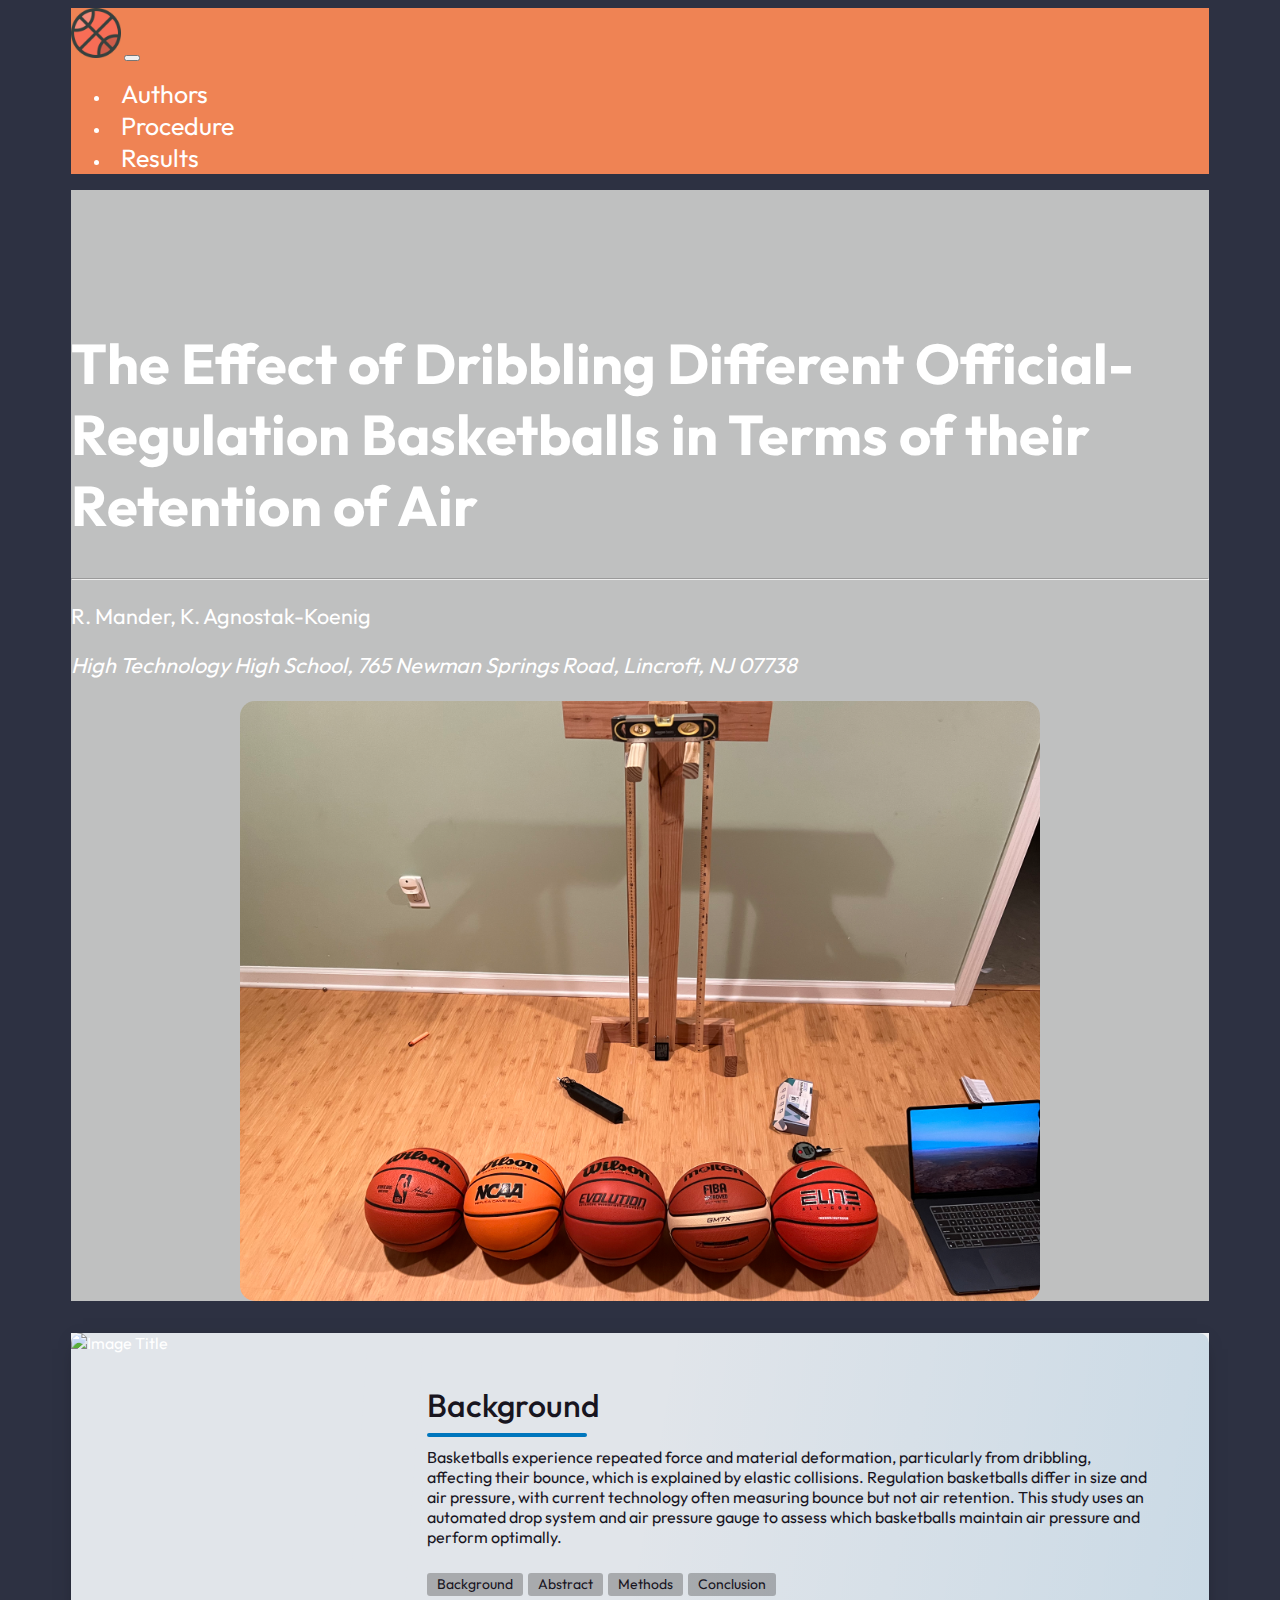
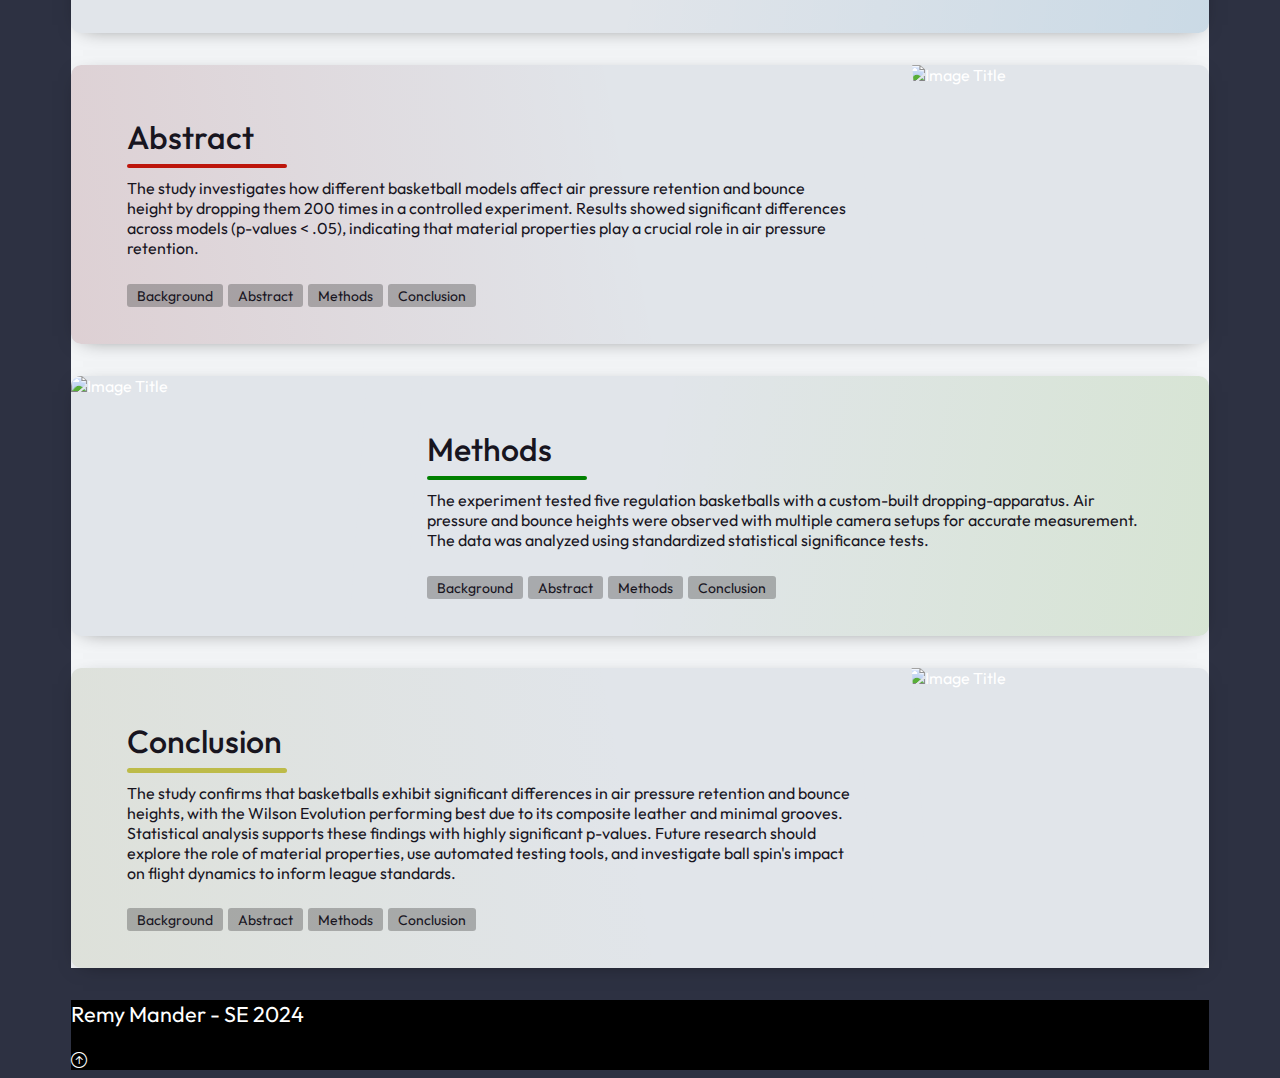
==== index.html @ 36ac199d "Changed the formatting of index.html." ====
<!DOCTYPE html>
<html lang="en">
  <head>
    <meta charset="UTF-8" />
    <meta name="viewport" content="width=device-width, initial-scale=1.0" />
    <title>Home</title>
    <link
      href="https://cdn.jsdelivr.net/npm/bootstrap@5.2.3/dist/css/bootstrap.min.css"
      rel="stylesheet"
      integrity="sha384-rbsA2VBKQhggwzxH7pPCaAqO46MgnOM80zW1RWuH61DGLwZJEdK2Kadq2F9CUG65"
      crossorigin="anonymous"
    />
    <link
      rel="stylesheet"
      href="https://cdn.jsdelivr.net/npm/bootstrap-icons@1.11.3/font/bootstrap-icons.css"
      integrity="sha384-tViUnnbYAV00FLIhhi3v/dWt3Jxw4gZQcNoSCxCIFNJVCx7/D55/wXsrNIRANwdD"
      crossorigin="anonymous"
    />
    <link rel="stylesheet" href="styles.css" />
    <link rel="stylesheet" href="card-styles.css" />

    <script
      src="https://cdn.jsdelivr.net/npm/bootstrap@5.2.3/dist/js/bootstrap.bundle.min.js"
      integrity="sha384-kenU1KFdBIe4zVF0s0G1M5b4hcpxyD9F7jL+jjXkk+Q2h455rYXK/7HAuoJl+0I4"
      crossorigin="anonymous"
    ></script>
  </head>
  <body class="body">
    <div class="main-container">
      <!-- Navbar -->
      <nav
        class="navbar navbar-expand-lg navbar-dark nb-background-color sticky-top rounded-4 mb-4"
      >
        <div class="container-fluid">
          <a href="#" class="navbar-brand">
            <img
              src="img/bball-icon.png"
              alt="Basketball Logo"
              class="d-inline-block align-text-top"
            />
          </a>
          <!-- Hamburger Menu Button-->
          <button
            class="navbar-toggler"
            type="button"
            data-bs-toggle="collapse"
            data-bs-target="#navmenu"
          >
            <span class="navbar-toggler-icon"></span>
          </button>
          <!-- Collapsible navbar menu with custom hover underline CSS animation-->
          <div class="collapse navbar-collapse" id="navmenu">
            <ul class="navbar-nav ms-auto">
              <li class="nav-item">
                <a
                  href="authors.html"
                  class="nav-link hover-underline-animation nbMenuItem"
                  >Authors</a
                >
              </li>
              <li class="nav-item">
                <a
                  href="procedure.html"
                  class="nav-link hover-underline-animation nbMenuItem"
                  >Procedure</a
                >
              </li>
              <li class="nav-item">
                <a
                  href="results.html"
                  class="nav-link hover-underline-animation nbMenuItem"
                  >Results</a
                >
              </li>
            </ul>
          </div>
        </div>
      </nav>

      <!-- Showcase -->
      <section
        class="showcase text-dark pt-5 pb-5 mb-4 rounded-4"
        style="padding-top: 100px"
      >
        <div class="container">
          <div class="row align-items-center">
            <!-- Text Section -->
            <div class="col-sm-8">
              <h1 class="display-5">
                The Effect of Dribbling Different Official-Regulation
                Basketballs in Terms of their Retention of Air
              </h1>
              <hr />
              <div class="pt-3">
                <p>R. Mander, K. Agnostak-Koenig</p>
                <p>
                  <em>
                    High Technology High School, 765 Newman Springs Road,
                    Lincroft, NJ 07738
                  </em>
                </p>
              </div>
            </div>
            <!-- Experiment Overview Image (Aligned with the header) -->
            <div
              class="col-sm-4 d-flex justify-content-center align-items-center"
            >
              <img
                src="img/experiment-overview.jpeg"
                alt="Experiment Overview Image"
                class="img-fluid showcase-img"
                style="max-width: 100%; height: auto"
              />
            </div>
          </div>
        </div>
      </section>

      <!-- Overview -->
      <section class="light rounded-4">
        <div class="container py-2 rounded-4">
          <article class="postcard light blue" id="background">
            <a class="postcard__img_link" href="#">
              <img
                class="postcard__img"
                src="https://picsum.photos/1000/1000"
                alt="Image Title"
              />
            </a>
            <div class="postcard__text t-dark">
              <h1 class="postcard__title blue">
                <a href="#background">Background</a>
              </h1>
              <div class="postcard__bar"></div>
              <div class="postcard__preview-txt">
                Basketballs experience repeated force and material deformation,
                particularly from dribbling, affecting their bounce, which is
                explained by elastic collisions. Regulation basketballs differ
                in size and air pressure, with current technology often
                measuring bounce but not air retention. This study uses an
                automated drop system and air pressure gauge to assess which
                basketballs maintain air pressure and perform optimally.
              </div>
              <ul class="postcard__tagbox">
                <li class="tag__item">
                  <a href="#background"
                    ><i class="fas fa-tag mr-2"></i>Background</a
                  >
                </li>
                <li class="tag__item">
                  <a href="#abstract"
                    ><i class="fas fa-clock mr-2"></i>Abstract</a
                  >
                </li>
                <li class="tag__item">
                  <a href="#methods"><i class="fas fa-play mr-2"></i>Methods</a>
                </li>
                <li class="tag__item">
                  <a href="#conclusion"
                    ><i class="fas fa-play mr-2"></i>Conclusion</a
                  >
                </li>
              </ul>
            </div>
          </article>
          <article class="postcard light red" id="abstract">
            <a class="postcard__img_link" href="#">
              <img
                class="postcard__img"
                src="https://picsum.photos/501/500"
                alt="Image Title"
              />
            </a>
            <div class="postcard__text t-dark">
              <h1 class="postcard__title red"><a href="#">Abstract</a></h1>
              <div class="postcard__bar"></div>
              <div class="postcard__preview-txt">
                The study investigates how different basketball models affect
                air pressure retention and bounce height by dropping them 200
                times in a controlled experiment. Results showed significant
                differences across models (p-values < .05), indicating that
                material properties play a crucial role in air pressure
                retention.
              </div>
              <ul class="postcard__tagbox">
                <li class="tag__item">
                  <a href="#background"
                    ><i class="fas fa-tag mr-2"></i>Background</a
                  >
                </li>
                <li class="tag__item">
                  <a href="#abstract"
                    ><i class="fas fa-clock mr-2"></i>Abstract</a
                  >
                </li>
                <li class="tag__item">
                  <a href="#methods"><i class="fas fa-play mr-2"></i>Methods</a>
                </li>
                <li class="tag__item">
                  <a href="#conclusion"
                    ><i class="fas fa-play mr-2"></i>Conclusion</a
                  >
                </li>
              </ul>
            </div>
          </article>
          <article class="postcard light green" id="methods">
            <a class="postcard__img_link" href="#">
              <img
                class="postcard__img"
                src="https://picsum.photos/500/501"
                alt="Image Title"
              />
            </a>
            <div class="postcard__text t-dark">
              <h1 class="postcard__title green">
                <a href="#">Methods</a>
              </h1>
              <div class="postcard__bar"></div>
              <div class="postcard__preview-txt">
                The experiment tested five regulation basketballs with a
                custom-built dropping-apparatus. Air pressure and bounce heights
                were observed with multiple camera setups for accurate
                measurement. The data was analyzed using standardized
                statistical significance tests.
              </div>
              <ul class="postcard__tagbox">
                <li class="tag__item">
                  <a href="#background"
                    ><i class="fas fa-tag mr-2"></i>Background</a
                  >
                </li>
                <li class="tag__item">
                  <a href="#abstract"
                    ><i class="fas fa-clock mr-2"></i>Abstract</a
                  >
                </li>
                <li class="tag__item">
                  <a href="#methods"><i class="fas fa-play mr-2"></i>Methods</a>
                </li>
                <li class="tag__item">
                  <a href="#conclusion"
                    ><i class="fas fa-play mr-2"></i>Conclusion</a
                  >
                </li>
              </ul>
            </div>
          </article>
          <article class="postcard light yellow" id="conclusion">
            <a class="postcard__img_link" href="#">
              <img
                class="postcard__img"
                src="https://picsum.photos/501/501"
                alt="Image Title"
              />
            </a>
            <div class="postcard__text t-dark">
              <h1 class="postcard__title yellow">
                <a href="#">Conclusion</a>
              </h1>
              <div class="postcard__bar"></div>
              <div class="postcard__preview-txt">
                The study confirms that basketballs exhibit significant
                differences in air pressure retention and bounce heights, with
                the Wilson Evolution performing best due to its composite
                leather and minimal grooves. Statistical analysis supports these
                findings with highly significant p-values. Future research
                should explore the role of material properties, use automated
                testing tools, and investigate ball spin's impact on flight
                dynamics to inform league standards.
              </div>
              <ul class="postcard__tagbox">
                <li class="tag__item">
                  <a href="#background"
                    ><i class="fas fa-tag mr-2"></i>Background</a
                  >
                </li>
                <li class="tag__item">
                  <a href="#abstract"
                    ><i class="fas fa-clock mr-2"></i>Abstract</a
                  >
                </li>
                <li class="tag__item">
                  <a href="#methods"><i class="fas fa-play mr-2"></i>Methods</a>
                </li>
                <li class="tag__item">
                  <a href="#conclusion"
                    ><i class="fas fa-play mr-2"></i>Conclusion</a
                  >
                </li>
              </ul>
            </div>
          </article>
        </div>
      </section>

      <!-- Footer -->
      <footer
        class="p-5 footer text-light text-center position-relative rounded-4 mt-3"
      >
        <div class="container">
          <p class="lead">Remy Mander - SE 2024</p>
          <a href="#" class="position-absolute bottom-0 end-0 p-5">
            <i class="bi bi-arrow-up-circle h2 icon-white"></i>
          </a>
        </div>
      </footer>
    </div>
  </body>
</html>
---- styles.css ----
@import url('https://fonts.googleapis.com/css2?family=Outfit:wght@100..900&display=swap');

* {
    font-family: "Outfit";
}

.about {
    width: 40rem;
    margin: auto;
    height: auto;
}

.about-team {
    color: rgb(82, 81, 81);
}

.authors {
    background-color: #dbe3e7;
}

.body {
    background-color: #2D3142;
}

.footer {
    background-color: black;
}

.main-container {
    padding-left: 10%;
    padding-right: 10%;
}

/* Ensure images do not overflow their container */
.main-container, .showcase {
    overflow: hidden; /* Hide overflow */
}

/* Adjust padding for larger screens */
@media (min-width: 1000px) {
    .main-container {
        padding-left: 5%;
        padding-right: 5%;
    }

    .showcase h1, .procedure h1 {
        font-size: 3.5em;
    }

    .overview p, .procedure h2, .overview li {
        font-size: 1.2em;
    }

    p, .accordion-body {
        font-size: 1.35em;
    }

    .overview h1 {
        font-size: 2.5em;
    }
}

/* Adjust padding for medium screens */
@media (min-width: 768px) and (max-width: 1199px) {
    .main-container {
        padding-left: 7%;
        padding-right: 7%;
        font-size: 0.7rem;
    }
    
    /* Scale down images slightly for medium screens */
    img {
        max-width: 80%;
        height: auto;
    }
}

/* Adjust padding for smaller screens */
@media (max-width: 767px) {
    .main-container {
        padding-left: 3%;
        padding-right: 3%;
    }

    .showcase h1, .procedure h1 {
        font-size: 2em;
    }

    .overview p, .procedure h2 {
        font-size: 1em;
    }

    .overview h1 {
        font-size: 1.5em;
    }

    /* Further scale down images for small screens */
    img {
        max-width: 70%;
        height: auto;
    }
}

/* Adjust padding for extra small screens */
@media (max-width: 500px) {
    .main-container {
        padding-left: 10%;
        padding-right: 10%;
    }

    .showcase h1, .procedure h1 {
        font-size: 2em;
    }

    .overview p, .procedure h2 {
        font-size: 1em;
    }

    .overview h1 {
        font-size: 1.5em;
    }

    /* Further scale down images for small screens */
    img {
        max-width: 70%;
        height: auto;
    }
}

/* General image styling */
img {
    max-width: 100%; /* Ensure image scales within container */
    height: auto; /* Maintain aspect ratio */
}

/* Specific styles for showcase images */
.showcase img {
    border-radius: 15px; /* Add rounded corners */
    display: block;
    margin: 0 auto; /* Center the image horizontally */
}

/* Showcase image class */
.showcase-img {
    border-radius: 15px; /* Add rounded corners */
    width: 50rem; /* Adjust this to control the width */
    height: auto; /* Maintain the aspect ratio */
    max-width: 500px; /* Optional: limit the max size to prevent overly large images */
    margin-left: auto; /* Centering horizontally if within a flex or container */
    margin-right: auto; /* Same for horizontal centering */
}

.icon-white {
    color: #FFFFFF;
}

.nb-background-color {
    background-color: #EF8354;
}

.nbMenuItem {
    font-size: 25px;
    margin-left: 10px;
    margin-right: 10px;
    color: white;
}

.overview {
    background-color: #dbe3e7;
    padding: 0; /* Remove extra padding */
}

.ovPadLeft {
    padding-left: 0; /* Override default padding */
}

.ovPadRight {
    padding-right: 0; /* Override default padding */
}

.procedure {
    background-color: #dbe3e7;
    padding: 1px;
}

.showcase {
    background-color: #BFC0C0;
}

/* Underline Animation */
.hover-underline-animation {
    display: inline-block;
    position: relative;
}

.hover-underline-animation:after {
    content: '';
    position: absolute;
    width: 100%;
    transform: scaleX(0);
    height: 2px;
    bottom: 0;
    left: 0;
    background-color: #eae6e6;
    transition: transform 0.35s ease-out;
}

.hover-underline-animation:hover:after {
    transform: scaleX(1);
}

/* Navbar logo */
.navbar-brand img {
    width: 50px;
    height: auto;
}

.section-list {
    padding-left: 10px; /* Remove default padding */
    margin-left: 0;  /* Remove left margin */
    list-style-position: outside; /* Ensure bullet points are inside the list item */
    font-size: 1.1rem;
}

.section-list li {
    padding-left: 0px; /* Add padding if needed */
}

.detailed-list {
    padding-left: 10px; /* Remove default padding */
    margin-left: 0;  /* Remove left margin */
    list-style-position: outside; /* Ensure bullet points are inside the list item */
    font-size: 1.1rem;
}

.detailed-list li {
    padding-left: 0px; /* Control indentation if needed */
}

.inside-list {
    font-size: 1rem;
}

.custom-hr {
    width: 100%; /* Ensures the line spans across the screen */
    height: 5px; /* Adjust the thickness of the line */
    background-color: #000; /* Adjust the color of the line */
    border: none; /* Removes the default border */
    margin: 40px auto;
}

.card-text {
    font-size: 1rem;
}

.icon {
    width: 5rem;
    height: auto;
}
---- card-styles.css ----
@import url("https://fonts.googleapis.com/css2?family=Baloo+2&display=swap");
@import url('https://fonts.googleapis.com/css2?family=Outfit:wght@100..900&display=swap');


body {
    font-family: "Outfit", cursive;
    font-size: 16px;
    color: #ffffff;
    text-rendering: optimizeLegibility;
    font-weight: initial;
}

.dark {
    background: #110f16;
}

.light {
    background: #f3f5f7;
}

a, a:hover {
    text-decoration: none;
    transition: color 0.3s ease-in-out;
}

#pageHeaderTitle {
    margin: 2rem 0;
    text-transform: uppercase;
    text-align: center;
    font-size: 2.5rem;
}

/* Cards */
.postcard {
  flex-wrap: wrap;
  display: flex;
  box-shadow: 0 4px 21px -12px rgba(0, 0, 0, 0.66);
  border-radius: 10px;
  margin: 2rem auto;
  overflow: hidden;
  position: relative;
  color: #ffffff;
  width: 100%;
}

.postcard.dark {
    background-color: #18151f;
}

.postcard.light {
    background-color: #e1e5ea;
}

.postcard .t-dark {
    color: #18151f;
}

.postcard a {
    color: inherit;
}

.postcard h1, .postcard .h1 {
    margin-bottom: 0.5rem;
    font-weight: 500;
    line-height: 1.2;
}

.postcard .small {
    font-size: 80%;
}

.postcard .postcard__title {
    font-size: 1.75rem;
}

.postcard .postcard__img {
    max-height: 180px;
    width: 100%;
    object-fit: cover;
    position: relative;
}

.postcard .postcard__img_link {
    display: contents;
}

.postcard .postcard__bar {
    width: 10rem;
    height: 10px;
    margin-bottom: 10px;
    border-radius: 5px;
    background-color: #424242;
    transition: width 0.4s ease;
}

.postcard .postcard__text {
    padding: 1.5rem;
    position: relative;
    display: flex;
    flex-direction: column;
}

.postcard .postcard__preview-txt {
    overflow: hidden;
    text-overflow: ellipsis;
    text-align: left;
    height: 100%;
}

.postcard .postcard__tagbox {
    display: flex;
    flex-flow: row wrap;
    font-size: 14px;
    margin: 20px 0 0 0;
    padding: 0;
    justify-content: center;
}

.postcard .postcard__tagbox .tag__item {
    display: inline-block;
    background: rgba(83, 83, 83, 0.4);
    border-radius: 3px;
    padding: 2.5px 10px;
    margin: 0 5px 5px 0;
    cursor: default;
    user-select: none;
    transition: background-color 0.3s;
}

.postcard .postcard__tagbox .tag__item:hover {
    background-color: orange;
}

.postcard:before {
    content: "";
    position: absolute;
    top: 0;
    right: 0;
    bottom: 0;
    left: 0;
    background-image: linear-gradient(-70deg, #424242, transparent 50%);
    opacity: 1;
    border-radius: 10px;
}

.postcard:hover .postcard__bar {
    width: 100%;
}

@media screen and (min-width: 769px) {
    .postcard {
        flex-wrap: inherit;
    }

    .postcard .postcard__title {
        font-size: 2rem;
    }

    .postcard .postcard__tagbox {
        justify-content: start;
    }

    .postcard .postcard__img {
        max-width: 300px;
        max-height: 100%;
        transition: transform 0.3s ease;
    }

    .postcard .postcard__text {
        padding: 3rem;
        width: 100%;
    }

    .postcard .media.postcard__text:before {
        content: "";
        position: absolute;
        display: block;
        background: #18151f;
        top: -20%;
        height: 130%;
        width: 55px;
    }

    .postcard:hover .postcard__img {
        transform: scale(1.1);
    }

    /* Alternates the placement of the images on the cards */
    .postcard:nth-child(2n+1) {
        flex-direction: row;
    }

    .postcard:nth-child(2n+0) {
        flex-direction: row-reverse;
    }

    .postcard:nth-child(2n+1) .postcard__text::before {
        left: -12px !important;
        transform: rotate(4deg);
    }

    .postcard:nth-child(2n+0) .postcard__text::before {
        right: -12px !important;
        transform: rotate(-4deg);
    }
}

@media screen and (min-width: 1024px) {
    .postcard .postcard__text {
        padding: 2rem 3.5rem;
    }

    .postcard .postcard__text:before {
        content: "";
        position: absolute;
        display: block;
        top: -20%;
        height: 130%;
        width: 55px;
    }

    .postcard.dark .postcard__text:before {
        background-color: #18151f;
    }

    .postcard.light .postcard__text:before {
        background-color: #e1e5ea;
    }
}

/* COLORS */
.postcard .postcard__tagbox .green.play:hover {
    background: green;
    color: black;
}

.green .postcard__title:hover {
    color: green;
}

.green .postcard__bar {
    background-color: green;
}

.green::before {
    background-image: linear-gradient(-30deg, green, transparent 50%);
}

.green:nth-child(2n)::before {
    background-image: linear-gradient(30deg, rgba(121, 221, 9, 0.1), transparent 50%);
}

.postcard .postcard__tagbox .blue.play:hover {
    background: #0076bd;
}

.blue .postcard__title:hover {
    color: #0076bd;
}

.blue .postcard__bar {
    background-color: #0076bd;
}

.blue::before {
    background-image: linear-gradient(-30deg, rgba(0, 118, 189, 0.1), transparent 50%);
}

.blue:nth-child(2n)::before {
    background-image: linear-gradient(30deg, rgba(0, 118, 189, 0.1), transparent 50%);
}

.postcard .postcard__tagbox .red.play:hover {
    background: #bd150b;
}

.red .postcard__title:hover {
    color: #bd150b;
}

.red .postcard__bar {
    background-color: #bd150b;
}

.red::before {
    background-image: linear-gradient(-30deg, rgba(189, 21, 11, 0.1), transparent 50%);
}

.red:nth-child(2n)::before {
    background-image: linear-gradient(30deg, rgba(189, 21, 11, 0.1), transparent 50%);
}

.postcard .postcard__tagbox .yellow.play:hover {
    background: #bdbb49;
    color: black;
}

.yellow .postcard__title:hover {
    color: #bdbb49;
}

.yellow .postcard__bar {
    background-color: #bdbb49;
}

.yellow::before {
    background-image: linear-gradient(-30deg, rgba(189, 187, 73, 0.1), transparent 50%);
}

.yellow:nth-child(2n)::before {
    background-image: linear-gradient(30deg, rgba(189, 187, 73, 0.1), transparent 50%);
}

@media screen and (min-width: 769px) {
    .green::before {
        background-image: linear-gradient(-80deg, rgba(121, 221, 9, 0.1), transparent 50%);
    }

    .green:nth-child(2n)::before {
        background-image: linear-gradient(80deg, rgba(121, 221, 9, 0.1), transparent 50%);
    }

    .blue::before {
        background-image: linear-gradient(-80deg, rgba(0, 118, 189, 0.1), transparent 50%);
    }

    .blue:nth-child(2n)::before {
        background-image: linear-gradient(80deg, rgba(0, 118, 189, 0.1), transparent 50%);
    }

    .red::before {
        background-image: linear-gradient(-80deg, rgba(189, 21, 11, 0.1), transparent 50%);
    }

    .red:nth-child(2n)::before {
        background-image: linear-gradient(80deg, rgba(189, 21, 11, 0.1), transparent 50%);
    }

    .yellow::before {
        background-image: linear-gradient(-80deg, rgba(189, 187, 73, 0.1), transparent 50%);
    }

    .yellow:nth-child(2n)::before {
        background-image: linear-gradient(80deg, rgba(189, 187, 73, 0.1), transparent 50%);
    }
}
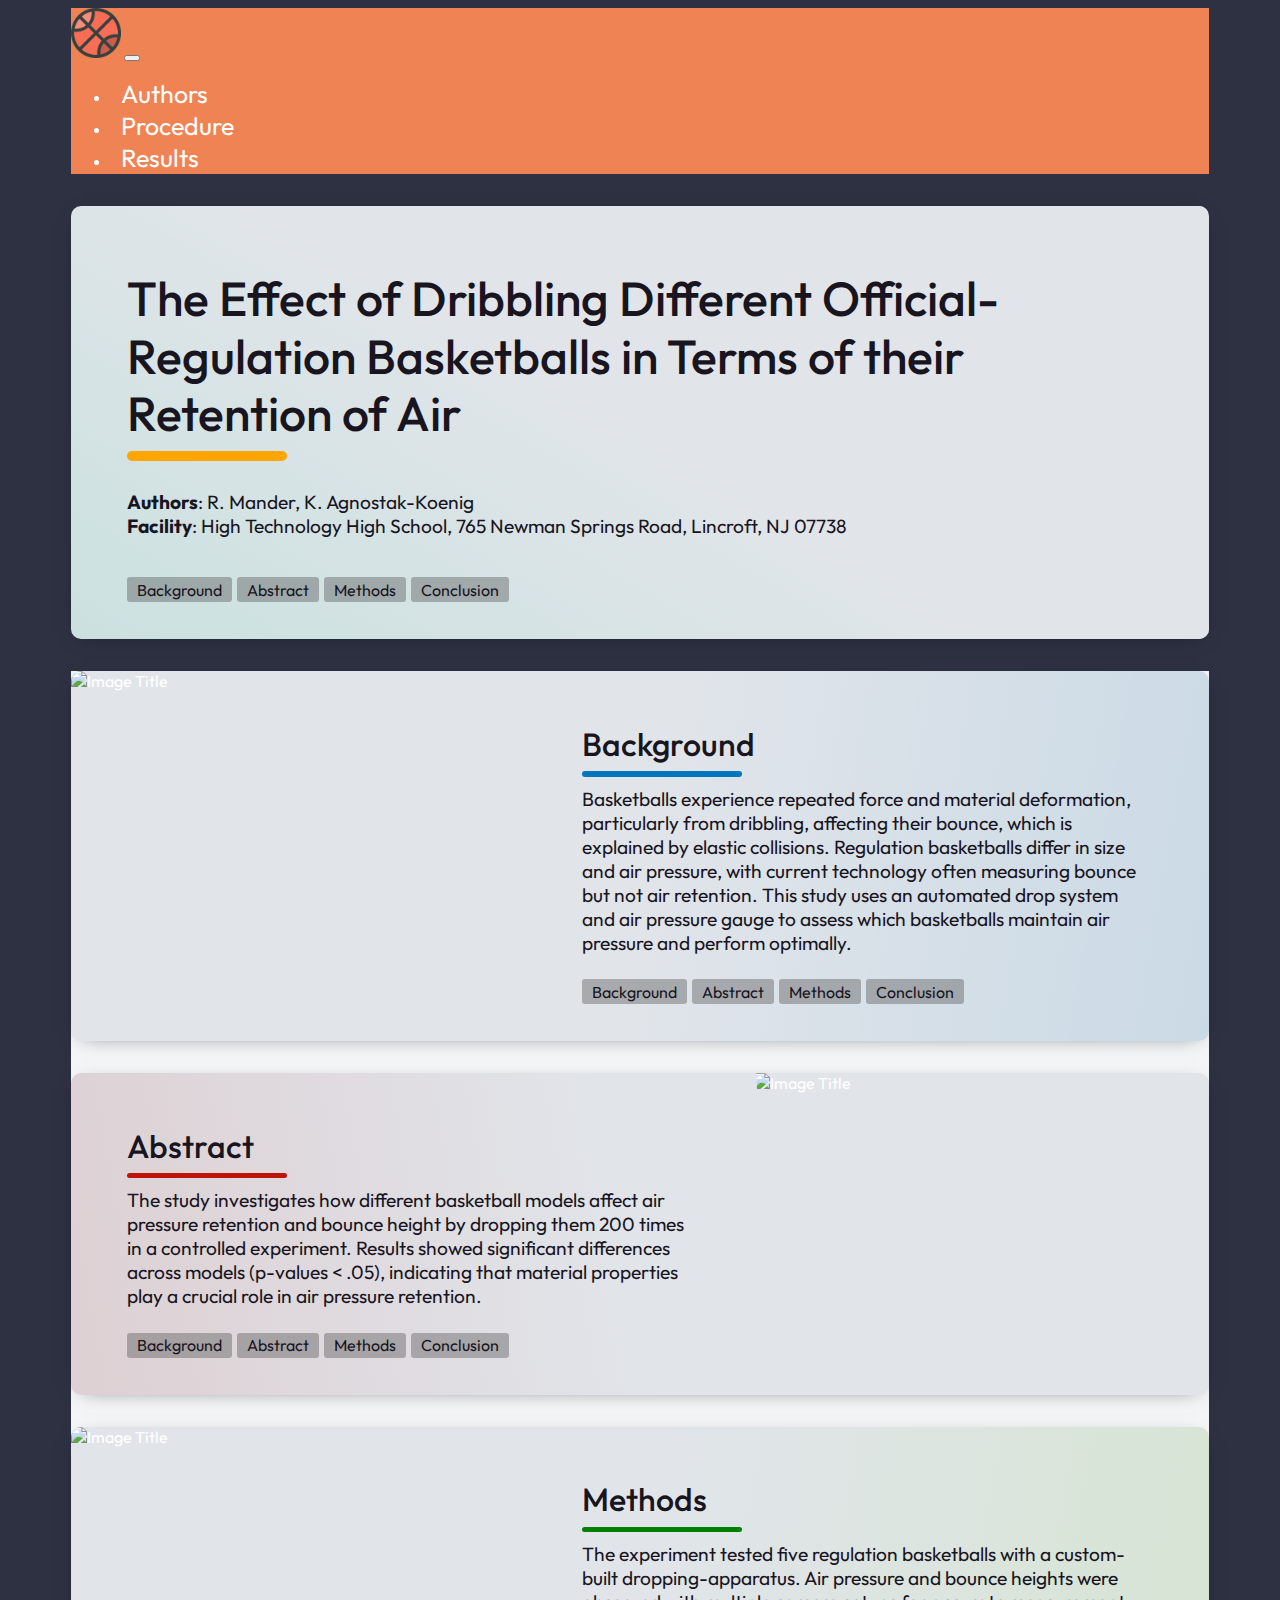
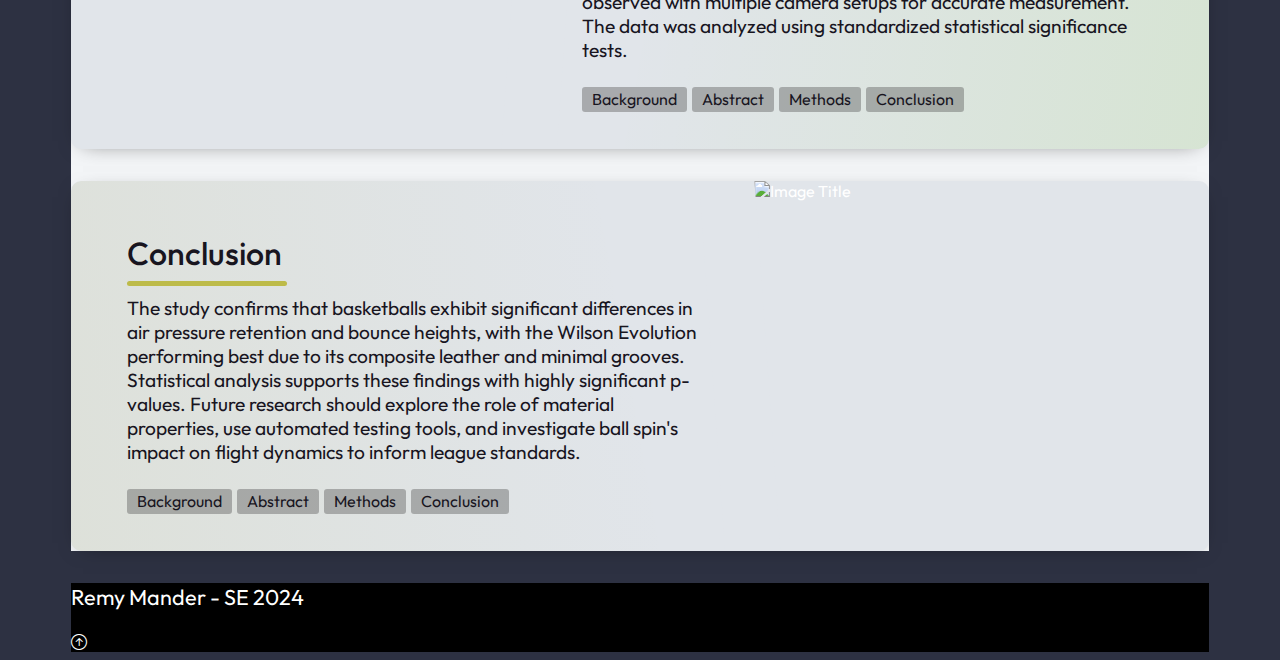
==== commit 1fa5ae43: "Changes to home page complete." ====
--- a/index.html
+++ b/index.html
@@ -78,43 +78,47 @@
       </nav>
 
       <!-- Showcase -->
-      <section
-        class="showcase text-dark pt-5 pb-5 mb-4 rounded-4"
-        style="padding-top: 100px"
-      >
-        <div class="container">
-          <div class="row align-items-center">
-            <!-- Text Section -->
-            <div class="col-sm-8">
-              <h1 class="display-5">
-                The Effect of Dribbling Different Official-Regulation
-                Basketballs in Terms of their Retention of Air
-              </h1>
-              <hr />
-              <div class="pt-3">
-                <p>R. Mander, K. Agnostak-Koenig</p>
-                <p>
-                  <em>
-                    High Technology High School, 765 Newman Springs Road,
-                    Lincroft, NJ 07738
-                  </em>
-                </p>
-              </div>
-            </div>
-            <!-- Experiment Overview Image (Aligned with the header) -->
-            <div
-              class="col-sm-4 d-flex justify-content-center align-items-center"
+      <article class="postcard light orange" id="background">
+        <div class="postcard__text t-dark">
+          <h1 class="postcard__title__1 orange">
+            <a href="#background"
+              >The Effect of Dribbling Different Official-Regulation Basketballs
+              in Terms of their Retention of Air</a
             >
-              <img
-                src="img/experiment-overview.jpeg"
-                alt="Experiment Overview Image"
-                class="img-fluid showcase-img"
-                style="max-width: 100%; height: auto"
-              />
-            </div>
+          </h1>
+          <div class="postcard__bar"></div>
+          <div>
+            <p class="p1-text">
+              <strong>Authors</strong>: R. Mander, K. Agnostak-Koenig <br />
+              <strong>Facility</strong>: High Technology High School, 765 Newman
+              Springs Road, Lincroft, NJ 07738
+            </p>
+          </div>
+
+          <div class="col-md-6">
+            <ul class="postcard__tagbox">
+              <li class="tag__item">
+                <a href="#background"
+                  ><i class="fas fa-tag mr-2"></i>Background</a
+                >
+              </li>
+              <li class="tag__item">
+                <a href="#abstract"
+                  ><i class="fas fa-clock mr-2"></i>Abstract</a
+                >
+              </li>
+              <li class="tag__item">
+                <a href="#methods"><i class="fas fa-play mr-2"></i>Methods</a>
+              </li>
+              <li class="tag__item">
+                <a href="#conclusion"
+                  ><i class="fas fa-play mr-2"></i>Conclusion</a
+                >
+              </li>
+            </ul>
           </div>
         </div>
-      </section>
+      </article>
 
       <!-- Overview -->
       <section class="light rounded-4">
--- a/styles.css
+++ b/styles.css
@@ -29,6 +29,10 @@
 .main-container {
     padding-left: 10%;
     padding-right: 10%;
+}
+
+.p1-text {
+    font-size: 1.2rem;
 }
 
 /* Ensure images do not overflow their container */
--- a/card-styles.css
+++ b/card-styles.css
@@ -105,6 +105,7 @@
     text-overflow: ellipsis;
     text-align: left;
     height: 100%;
+    font-size: 1.2rem;
 }
 
 .postcard .postcard__tagbox {
@@ -125,6 +126,7 @@
     cursor: default;
     user-select: none;
     transition: background-color 0.3s;
+    font-size: 1rem;
 }
 
 .postcard .postcard__tagbox .tag__item:hover {
@@ -156,12 +158,16 @@
         font-size: 2rem;
     }
 
+    .postcard__title__1 {
+        font-size: 3rem;
+    }
+
     .postcard .postcard__tagbox {
         justify-content: start;
     }
 
     .postcard .postcard__img {
-        max-width: 300px;
+        max-width: 40%;
         max-height: 100%;
         transition: transform 0.3s ease;
     }
@@ -270,6 +276,26 @@
     background-image: linear-gradient(30deg, rgba(0, 118, 189, 0.1), transparent 50%);
 }
 
+.postcard .postcard__tagbox .orange.play:hover {
+    background: orange;
+}
+
+.orange .postcard__title:hover {
+    color: orange;
+}
+
+.orange .postcard__bar {
+    background-color: orange;
+}
+
+.orange::before {
+    background-image: linear-gradient(-30deg, rgba(189, 132, 0, 0.1), transparent 50%);
+}
+
+.orange:nth-child(2n)::before {
+    background-image: linear-gradient(30deg, rgba(0, 189, 132, 0.1), transparent 50%);
+}
+
 .postcard .postcard__tagbox .red.play:hover {
     background: #bd150b;
 }
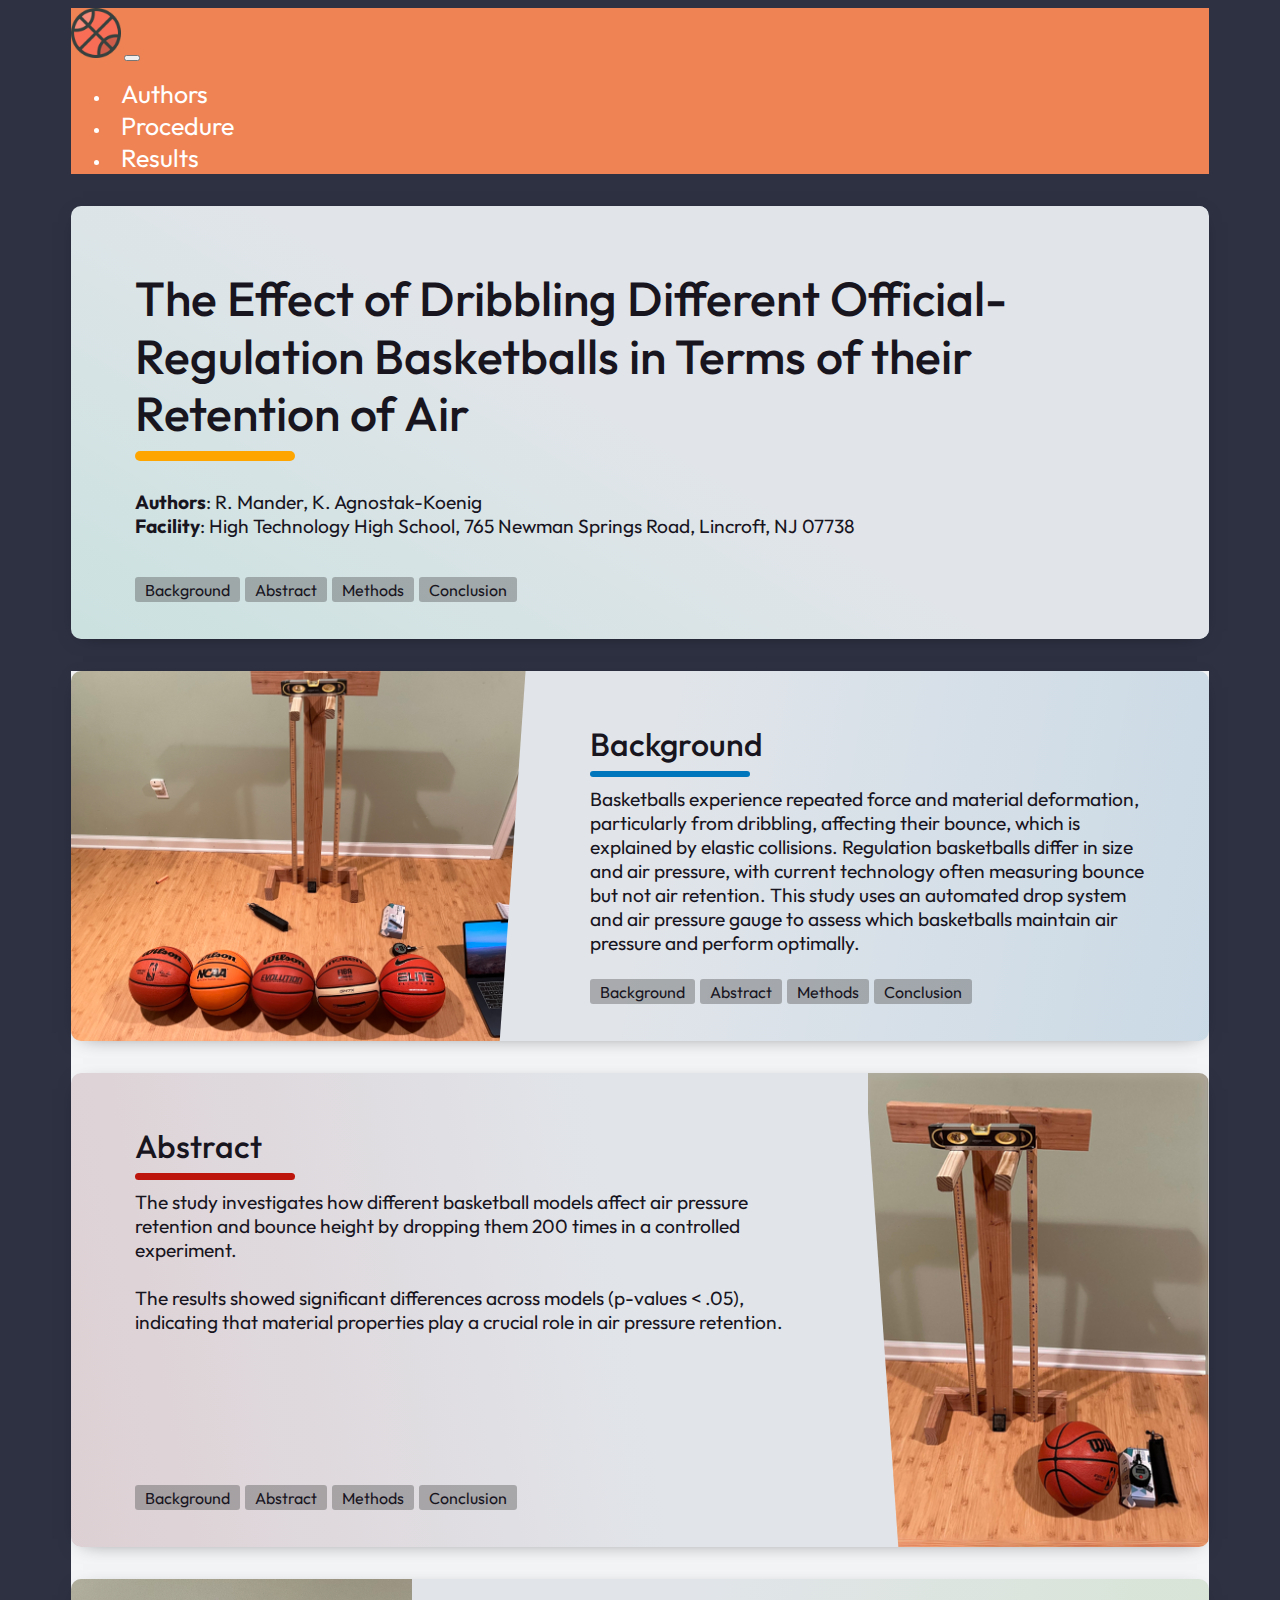
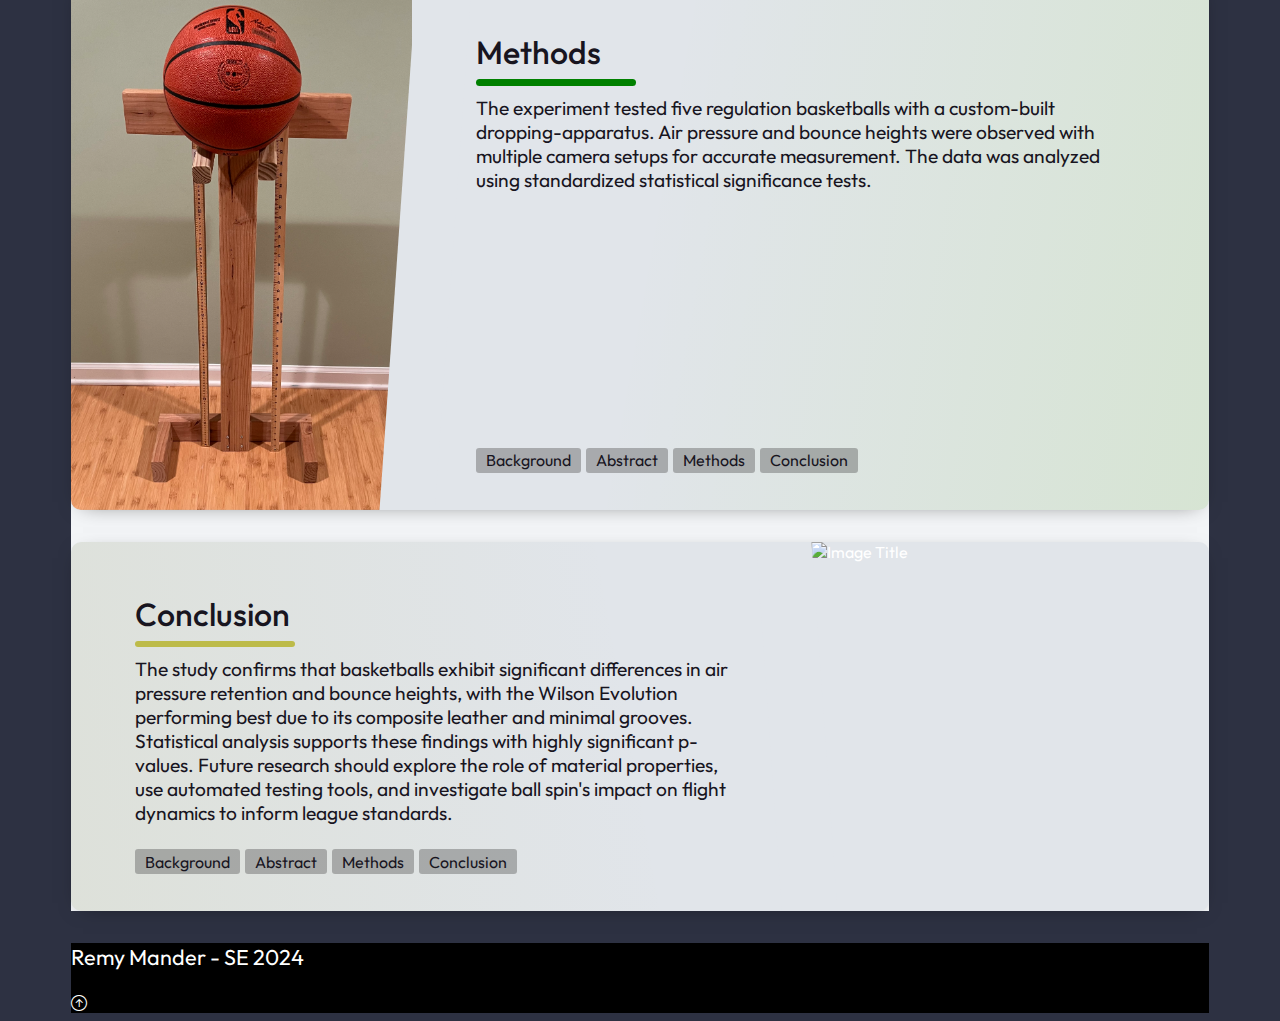
==== commit 7d04e8e4: "Fixed text resizing issue." ====
--- a/index.html
+++ b/index.html
@@ -127,8 +127,8 @@
             <a class="postcard__img_link" href="#">
               <img
                 class="postcard__img"
-                src="https://picsum.photos/1000/1000"
-                alt="Image Title"
+                src="img/experiment-overview.jpeg"
+                alt="Experiment Overview"
               />
             </a>
             <div class="postcard__text t-dark">
@@ -170,8 +170,8 @@
           <article class="postcard light red" id="abstract">
             <a class="postcard__img_link" href="#">
               <img
-                class="postcard__img"
-                src="https://picsum.photos/501/500"
+                class="postcard__img__lg"
+                src="img/drop-tower-setup.png"
                 alt="Image Title"
               />
             </a>
@@ -181,10 +181,11 @@
               <div class="postcard__preview-txt">
                 The study investigates how different basketball models affect
                 air pressure retention and bounce height by dropping them 200
-                times in a controlled experiment. Results showed significant
-                differences across models (p-values < .05), indicating that
-                material properties play a crucial role in air pressure
-                retention.
+                times in a controlled experiment. <br />
+                <br />
+                The results showed significant differences across models
+                (p-values < .05), indicating that material properties play a
+                crucial role in air pressure retention.
               </div>
               <ul class="postcard__tagbox">
                 <li class="tag__item">
@@ -211,8 +212,8 @@
           <article class="postcard light green" id="methods">
             <a class="postcard__img_link" href="#">
               <img
-                class="postcard__img"
-                src="https://picsum.photos/500/501"
+                class="postcard__img__lg"
+                src="img/drop-tower.jpeg"
                 alt="Image Title"
               />
             </a>
@@ -253,7 +254,7 @@
           <article class="postcard light yellow" id="conclusion">
             <a class="postcard__img_link" href="#">
               <img
-                class="postcard__img"
+                class="postcard__img__md"
                 src="https://picsum.photos/501/501"
                 alt="Image Title"
               />
--- a/styles.css
+++ b/styles.css
@@ -107,10 +107,6 @@
 
 /* Adjust padding for extra small screens */
 @media (max-width: 500px) {
-    .main-container {
-        padding-left: 10%;
-        padding-right: 10%;
-    }
 
     .showcase h1, .procedure h1 {
         font-size: 2em;
--- a/card-styles.css
+++ b/card-styles.css
@@ -74,11 +74,25 @@
 }
 
 .postcard .postcard__img {
-    max-height: 180px;
+    max-height: 35%;
     width: 100%;
     object-fit: cover;
     position: relative;
 }
+
+.postcard .postcard__img__md {
+    max-height: 32.5%;
+    width: 100%;
+    object-fit: cover;
+    position: relative;
+}
+
+.postcard .postcard__img__lg {
+    max-height: 30%;
+    width: 100%;
+    object-fit: cover;
+    position: relative;
+} 
 
 .postcard .postcard__img_link {
     display: contents;
@@ -172,6 +186,18 @@
         transition: transform 0.3s ease;
     }
 
+    .postcard .postcard__img__md {
+        max-width: 35%;
+        max-height: 100%;
+        transition: transform 0.3s ease;
+    }
+
+    .postcard .postcard__img__lg {
+        max-width: 30%;
+        max-height: 100%;
+        transition: transform 0.3s ease;
+    }
+
     .postcard .postcard__text {
         padding: 3rem;
         width: 100%;
@@ -187,9 +213,10 @@
         width: 55px;
     }
 
-    .postcard:hover .postcard__img {
+    .postcard:hover .postcard__img, .postcard:hover .postcard__img__lg, .postcard:hover .postcard__img__md {
         transform: scale(1.1);
     }
+
 
     /* Alternates the placement of the images on the cards */
     .postcard:nth-child(2n+1) {
@@ -213,7 +240,7 @@
 
 @media screen and (min-width: 1024px) {
     .postcard .postcard__text {
-        padding: 2rem 3.5rem;
+        padding: 2rem 4rem;
     }
 
     .postcard .postcard__text:before {
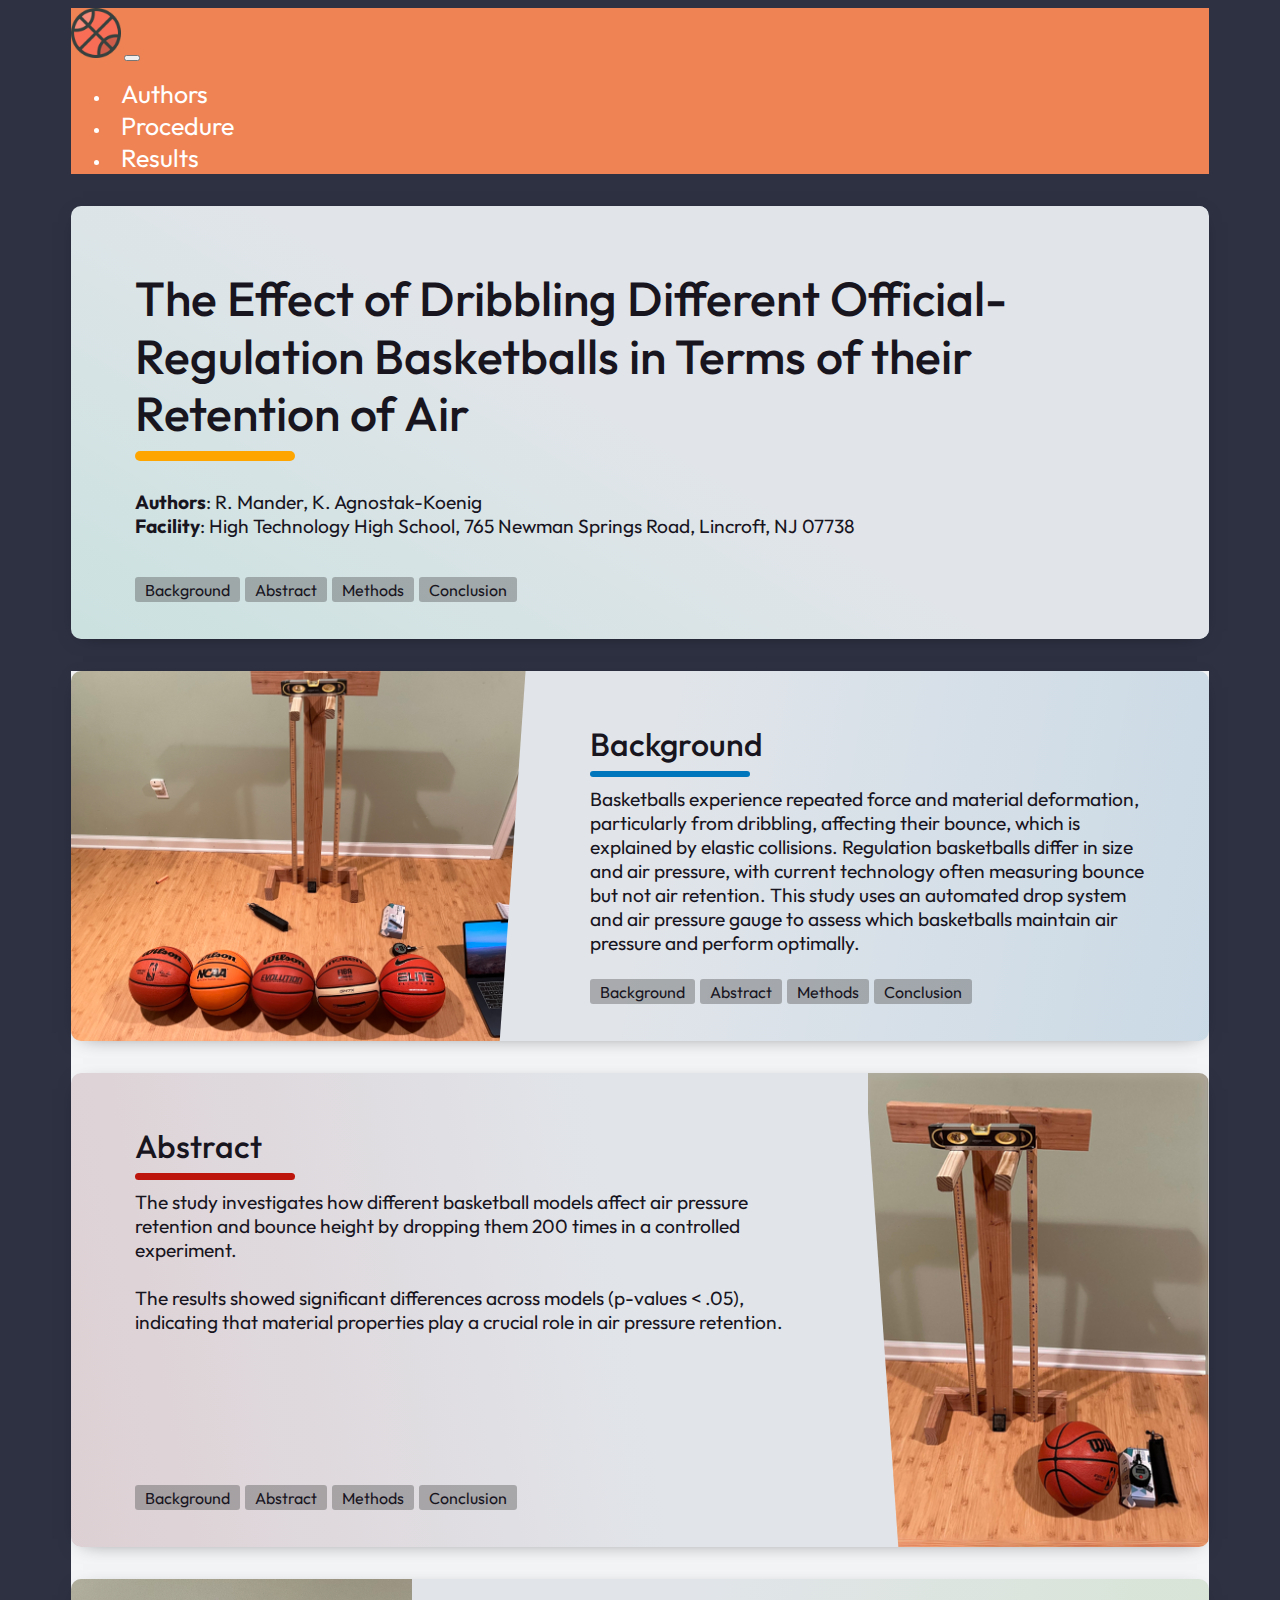
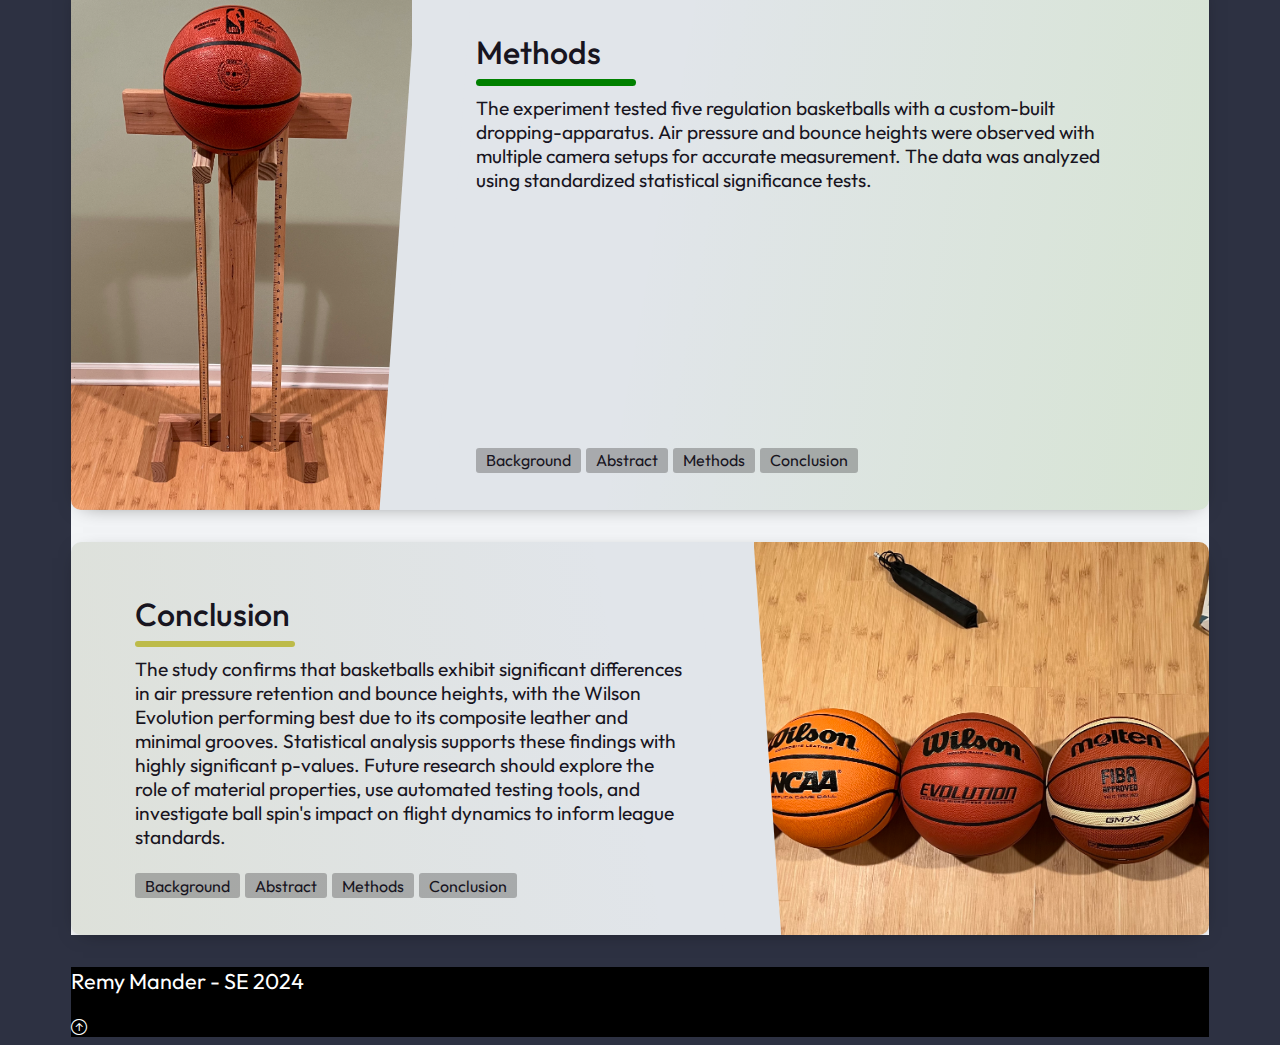
==== commit 2fd700aa: "Changes finalized for now!" ====
--- a/index.html
+++ b/index.html
@@ -254,8 +254,8 @@
           <article class="postcard light yellow" id="conclusion">
             <a class="postcard__img_link" href="#">
               <img
-                class="postcard__img__md"
-                src="https://picsum.photos/501/501"
+                class="postcard__img"
+                src="img/bball-models.jpeg"
                 alt="Image Title"
               />
             </a>
--- a/card-styles.css
+++ b/card-styles.css
@@ -1,6 +1,5 @@
 @import url("https://fonts.googleapis.com/css2?family=Baloo+2&display=swap");
 @import url('https://fonts.googleapis.com/css2?family=Outfit:wght@100..900&display=swap');
-
 
 body {
     font-family: "Outfit", cursive;
@@ -217,7 +216,6 @@
         transform: scale(1.1);
     }
 
-
     /* Alternates the placement of the images on the cards */
     .postcard:nth-child(2n+1) {
         flex-direction: row;
@@ -261,6 +259,25 @@
     }
 }
 
+@media screen and (max-width: 768px) {
+    .postcard .postcard__img {
+        max-height: 30rem; /* Decrease the height for smaller screens */
+        height: auto;
+    }
+
+    .postcard .postcard__img__md {
+        display:none;
+        max-height: 30rem; /* Decrease the height for smaller screens */
+        height: auto;
+    }
+
+    .postcard .postcard__img__lg {
+        display:none;
+        max-height: 30rem; /* Decrease the height for smaller screens */
+        height: auto;
+    }
+}
+
 /* COLORS */
 .postcard .postcard__tagbox .green.play:hover {
     background: green;
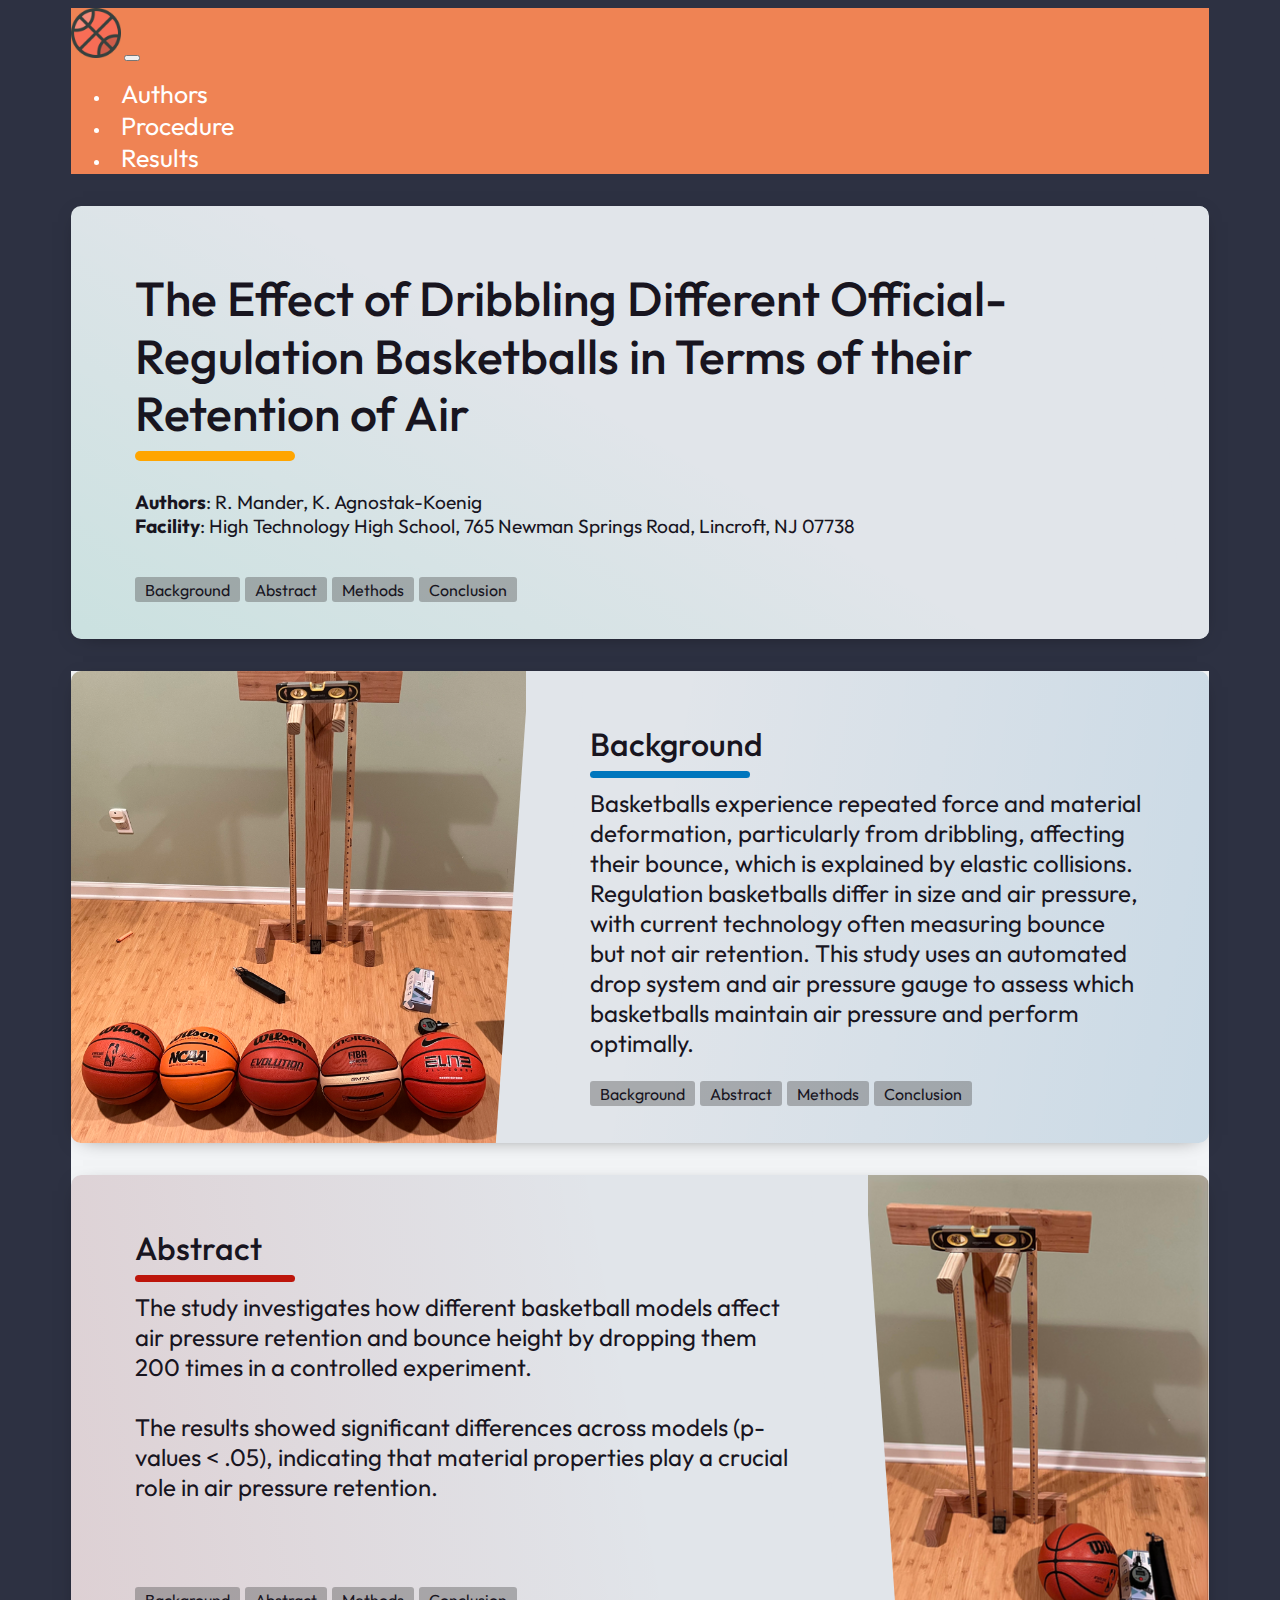
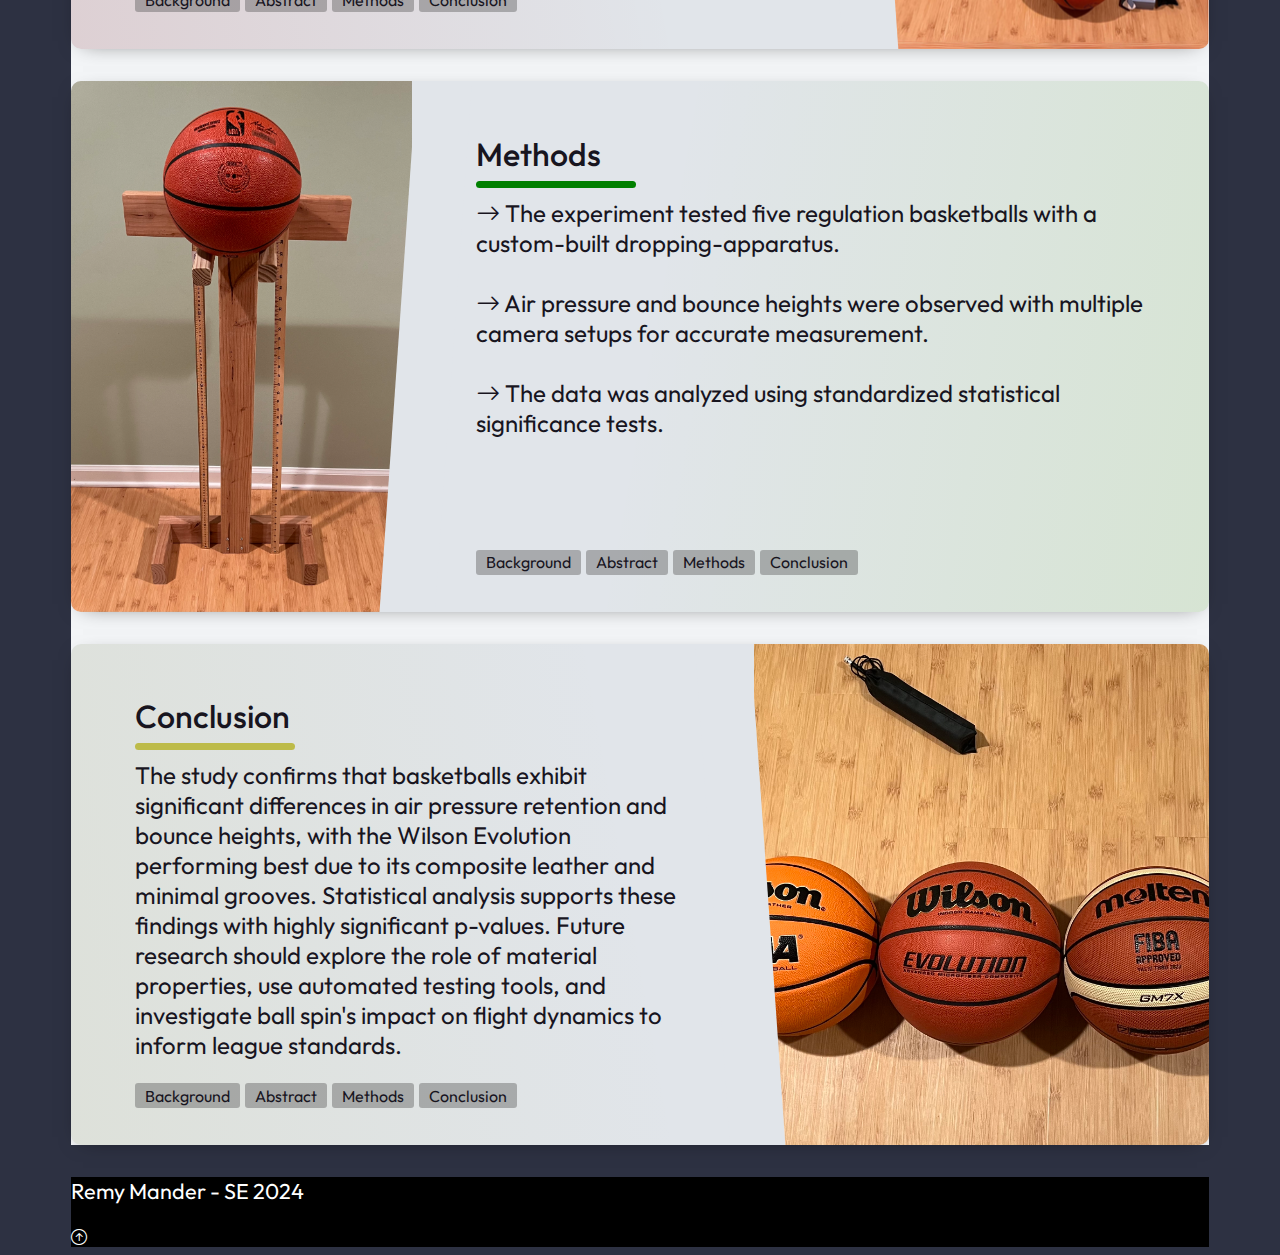
==== commit 39644a9a: "Small changes to text-formatting." ====
--- a/index.html
+++ b/index.html
@@ -223,11 +223,14 @@
               </h1>
               <div class="postcard__bar"></div>
               <div class="postcard__preview-txt">
-                The experiment tested five regulation basketballs with a
-                custom-built dropping-apparatus. Air pressure and bounce heights
-                were observed with multiple camera setups for accurate
-                measurement. The data was analyzed using standardized
-                statistical significance tests.
+                <i class="bi bi-arrow-right"></i> The experiment tested five
+                regulation basketballs with a custom-built dropping-apparatus.
+                <br /><br />
+                <i class="bi bi-arrow-right"></i> Air pressure and bounce
+                heights were observed with multiple camera setups for accurate
+                measurement. <br /><br />
+                <i class="bi bi-arrow-right"></i> The data was analyzed using
+                standardized statistical significance tests.
               </div>
               <ul class="postcard__tagbox">
                 <li class="tag__item">
--- a/card-styles.css
+++ b/card-styles.css
@@ -118,7 +118,7 @@
     text-overflow: ellipsis;
     text-align: left;
     height: 100%;
-    font-size: 1.2rem;
+    font-size: 1.5rem;
 }
 
 .postcard .postcard__tagbox {
